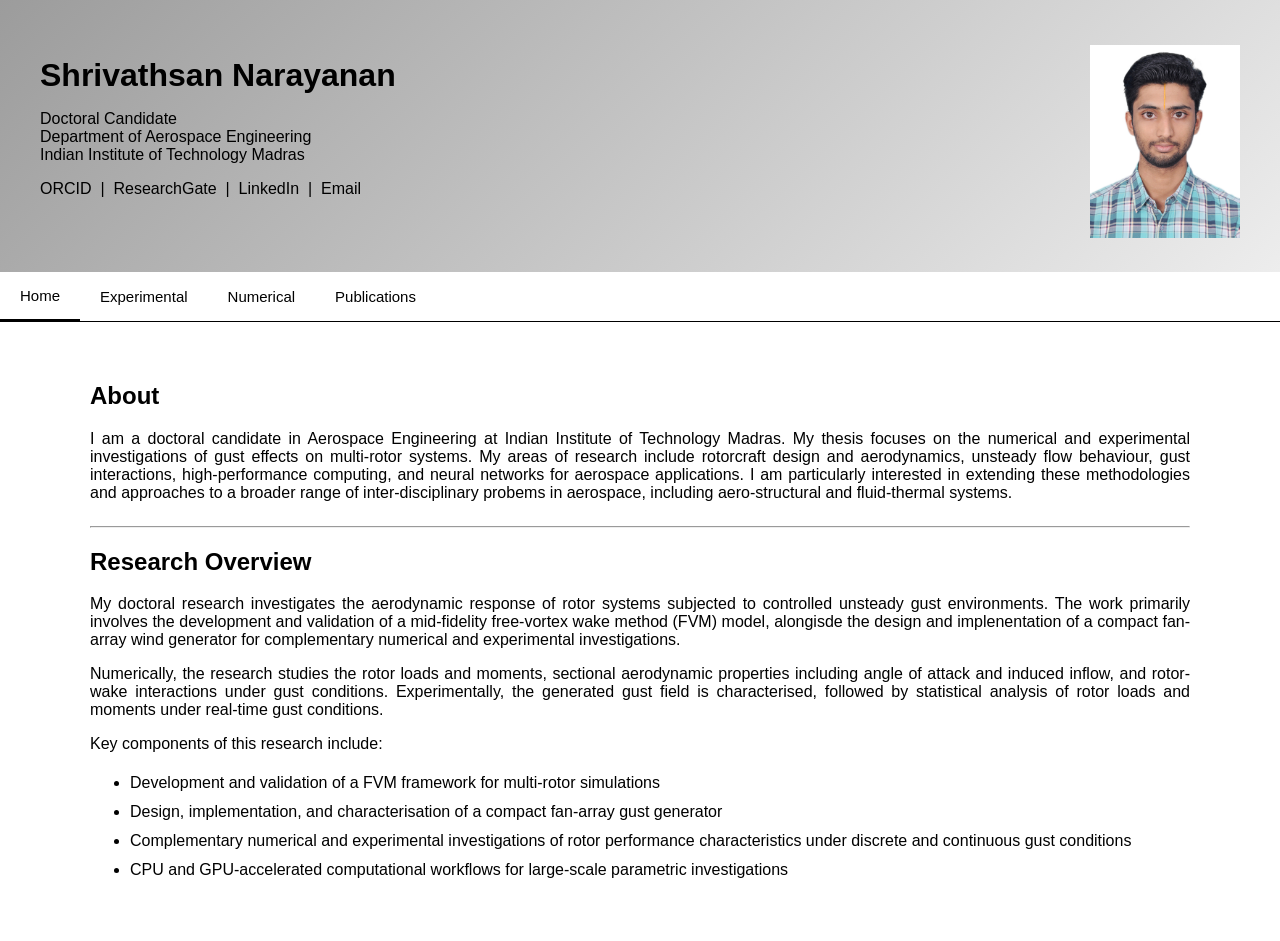
==== index.html @ 6dc811d3 "Update to index.html for image sizing Image re-sizing" ====
<!DOCTYPE html>
<html>

<head>

<title>Shrivathsan Narayanan | Portfolio</title>

<style>

/* General Layout */

body {
    font-family: Arial, Helvetica, sans-serif;
    margin: 0;
    background-color: white;
    color: black;
}

/* Header */

.header {
    padding: 30px 40px;

    background: linear-gradient(
      135deg,
      #9c9c9c,
      #ededed
    );

}

.header h1 {
    margin: 0;
    font-size: 32px;
}

p {
    text-align: justify;
}

li {
    text-align: justify;
}

/* Navigation Tabs */

.navbar {
    display: flex;
    border-bottom: 1px solid black;
}

.navbar button {
    background: none;
    border: none;
    padding: 15px 20px;
    cursor: pointer;
    font-size: 15px;
}

.navbar button:hover {
    background-color: #f0f0f0;
}

.navbar button.active {
    border-bottom: 2px solid black;
}

/* Content Area */

.content {
    padding: 40px;
    max-width: 1100px;
    margin: auto;
}


/* Sections */

.tabcontent {
    display: none;
}

img {
    width: 100%;
    max-width: 700px;
    margin-top: 15px;
    /* border: 1px solid black; */
}

ul {
    line-height: 1.8;
}

a {
    color: black;
    text-decoration: none;
}

a:hover {
    text-decoration: underline;
}

</style>

<script>

function openTab(evt, tabName) {

    var i, tabcontent, tablinks;

    tabcontent = document.getElementsByClassName("tabcontent");
    for (i = 0; i < tabcontent.length; i++) {
        tabcontent[i].style.display = "none";
    }

    tablinks = document.getElementsByClassName("tablink");
    for (i = 0; i < tablinks.length; i++) {
        tablinks[i].className =
        tablinks[i].className.replace(" active", "");
    }

    document.getElementById(tabName).style.display = "block";
    evt.currentTarget.className += " active";
}

window.onload = function() {
    document.getElementById("defaultOpen").click();
};

</script>

</head>

<body>

<div class="header">

<div style="display:flex; align-items:center; justify-content:space-between;">

<div>

<h1>Shrivathsan Narayanan</h1>

<p>
Doctoral Candidate  
<br>
Department of Aerospace Engineering  
<br>
Indian Institute of Technology Madras
</p>

<p>

<a href="https://orcid.org/0009-0004-7165-1799" target="_blank">
ORCID
</a>

&nbsp;|&nbsp;

<a href="https://www.researchgate.net/profile/Shrivathsan-Narayanan-2" target="_blank">
ResearchGate
</a>

&nbsp;|&nbsp;

<a href="https://www.linkedin.com/in/shrivathsannarayanan/" target="_blank">
LinkedIn
</a>

&nbsp;|&nbsp;

<a href="mailto:nshrivathsan99@gmail.com">
Email
</a>

</p>

</div>

<div>

<img src="photo.jpg"
style="width:150px; height:auto;">

</div>

</div>

</div>
    
<div class="navbar">

<button class="tablink" id="defaultOpen"
onclick="openTab(event, 'Home')">
Home
</button>

<button class="tablink"
onclick="openTab(event, 'Experimental')">
Experimental
</button>

<button class="tablink"
onclick="openTab(event, 'Numerical')">
Numerical
</button>

<button class="tablink"
onclick="openTab(event, 'Publications')">
Publications
</button>

</div>

<div class="content">

<!-- HOME -->

<div id="Home" class="tabcontent">

<div style="display:flex; align-items:flex-start; gap:40px;">

<div style="flex:1;">

<h2>About</h2>

<p>
I am a doctoral candidate in Aerospace Engineering at 
Indian Institute of Technology Madras. My thesis focuses on the 
numerical and experimental investigations of gust effects on 
multi-rotor systems. My areas of research include rotorcraft design 
and aerodynamics, unsteady flow behaviour, gust interactions, 
high-performance computing, and neural networks for aerospace applications. 
I am particularly interested in extending these methodologies and approaches 
to a broader range of inter-disciplinary probems in aerospace, including 
aero-structural and fluid-thermal systems.
</p>
    
</div>

</div>

<hr>

<h2>Research Overview</h2>
     
<p>
My doctoral research investigates the aerodynamic response of 
rotor systems subjected to controlled unsteady gust environments. 
The work primarily involves the development and validation of a 
mid-fidelity free-vortex wake method (FVM) model, alongisde the design and 
implenentation of a compact fan-array wind generator for complementary 
numerical and experimental investigations.
</p>
    
<p>
Numerically, the research studies the rotor loads and moments, sectional aerodynamic 
properties including angle of attack and induced inflow, and rotor-wake 
interactions under gust conditions. Experimentally, the generated gust field is 
characterised, followed by statistical analysis of rotor loads and moments 
under real-time gust conditions.
</p>

<p>
Key components of this research include:
</p>

<ul>

<li>
Development and validation of a FVM framework for multi-rotor simulations
</li>

<li>
Design, implementation, and characterisation of a compact 
fan-array gust generator
</li>

<li>
Complementary numerical and experimental investigations of rotor 
performance characteristics under discrete and continuous gust conditions
</li>

<li>
CPU and GPU-accelerated computational workflows for large-scale 
parametric investigations
</li>

</ul>

</div>

<!-- EXPERIMENTAL -->

<div id="Experimental" class="tabcontent">

<h3>Fan-array Wind Generator and Rotor Test Rig</h3>

<p>
A compact fan-array-based open-channel wind generation facility was developed 
to produce controlled gust environments for aerodynamic testing. 
A rotor test rig was also designed and fabricated to measure 
aerodynamic loads and moments for validation and
rotor-gust interaction studies.
</p>

<div style="display:flex; gap:40px; flex-wrap:wrap; align-items:flex_end;">

<div style="flex:1; min-width:320px;">

<img src="gust_array.png"
style="display:block; margin:auto; max-width:500px;">

<p style="font-size:14px; color:#444;">

Figure: Schematic of the fan-array wind generator and the associated components.

</p>

</div>

<div style="flex:1; min-width:320px;">

<img src="test_rig.png"
style="display:block; margin:auto; max-width:500px;">

<p style="font-size:14px; color:#444;">

Figure: Schematic of the rotor test rig and the associated components.

</p>

</div>

</div>

<hr>

<h3>Flow field Characterisation </h3>

<p>
Velocity measurements were conducted across multiple downstream 
planes to characterise the spatial structure of the experimentally 
generated gust field. Structured measurement grids were used to evaluate 
the statistical properties of the flow field throughout the test domain.
</p>

<img src="measurement_locs.png
style="display:block; margin:auto; max-width:900px;">

<p style="font-size:14px; color:#444;">

Figure: Measurement locations across downstream planes 
used for gust-array flow field characterisation.

</p>

<hr>

<h3>Representative evolution of turbulence intensity </h3>

<p>
The generated gust field was evaluated using classical turbulence 
metrics such as mean velocity, and turbulence intensity (TI).  The 
probability distribution of the velocity was also 
studied at every measurement location to assess flow stationarity.
</p>

<img src="ti_contour.png"
style="display:block; margin:auto; max-width:900px;">>

<p style="font-size:14px; color:#444;">

Figure: Turbulence intensity contours across multiple 
downstream planes showing spatial development of the 
generated gust flow field.

</p>

<hr>

<h3>Rotor Load Response</h3>

<p>
Rotor load response under unsteady gust conditions was 
evaluated through time-domain and frequency-domain analysis. 
Dominant response characteristics were identified based on 
the harmonics present in the rotor thrust data under controlled 
gust excitation.
</p>

<div style="display:flex; gap:40px; flex-wrap:wrap;align-items:flex_end;">

<div style="flex:1; min-width:320px;">

<img src="thrust_time_exp.png
style="display:block; margin:auto; max-width:500px;">

<p style="font-size:14px; color:#444;">

Figure: Representative rotor load time-history 
under uniform, axial gust for isolated UAV rotor in hover.

</p>

</div>

<div style="flex:1; min-width:320px;">

<img src="thrust_fft_exp.png
style="display:block; margin:auto; max-width:500px;">

<p style="font-size:14px; color:#444;">

Figure: Corresponding frequency spectrum showing dominant 
frequency response characteristics.

</p>

</div>

</div>

</div> 

<!-- NUMERICAL -->

<div id="Numerical" class="tabcontent">

<h3>Free-Vortex Wake Model</h3>

<p>
A mid-fidelity free-vortex wake method (FVM) framework 
was developed to simulate unsteady aerodynamic behaviour 
of multi-rotor systems. The model represents rotor blades 
using lifting-line theory and discretizes the wake into 
vortex filaments to capture the induced flow and rotor wake 
evolution.
</p>

<img src="fvm_env.png
style="display:block; margin:auto; max-width:700px;">

<p style="font-size:14px; color:#444;">

Figure: Blade environment and vortex 
filament discretisation used in the free-vortex 
wake method model.

</p>

<hr>

<h3>Sectional Aerodynamic Response in Coaxial Configuration</h3>

<p>
Rotor sectional aerodynamic properties were evaluated for various
combinations of gust amplitudes and frequencies. The spanwise variation 
of blade angle of attack provides insight into rotor–wake interaction
and local flow dynamics in multi-rotor configurations.
</p>

<img src="coax_aoa.png
style="display:block; margin:auto; max-width:700px;">

<p style="font-size:14px; color:#444;">

Figure: Representative variation of sectional 
angle of attack in a coaxial rotor system for a 
10-second axial sinusoidal gust.
</p>

<h3>Quad-Rotor Gust Response</h3>

<p>
The developed numerical framework enables simulation 
of wake interactions in multi-rotor UAV-scale systems. 
Results for a quad-rotor configuration demonstrate 
complicated rotor-wake interactions and 
corresponding peaks in thrust response indicating
the influence of highly-unsteady flow patterns.

</p>

<img src="quad_wake_thrust.jpg
style="display:block; margin:auto; max-width:900px;">

<p style="font-size:14px; color:#444;">

Figure: Quad-rotor wake structure and the corresponding 
thrust response for starboard side of the system 
under sinusoidal edgewise gust.

</p>

</div>

<!-- PUBLICATIONS -->

<div id="Publications" class="tabcontent">

<h3>Journal Articles</h3>

<ul>

<li>

Pastay, A., Narayanan, S., and Govindarajan, B.,  
"Aerodynamic Evaluation of Wind Speed Sensor Placement on UAVs for Meteorological Applications,"  
<i>EGUsphere</i>, 2026.  

<br>

<a href="https://doi.org/10.5194/egusphere-2026-977" target="_blank">
DOI: 10.5194/egusphere-2026-977
</a>

</li>

<br>

<li>

Narayanan, S., and Govindarajan, B.,  
"Effects of gust on the aerodynamics of multi-rotors,"  
<i>Physics of Fluids</i>, 2024 — <b>Editor’s Pick</b>.  

<br>

<a href="https://doi.org/10.1063/5.0243421" target="_blank">
DOI: 10.1063/5.0243421
</a>

</li>

</ul>

<h3>Conference Papers</h3>

<ul>

<li>

Narayanan, S., Shalu, H., Sridharan, A., and Govindarajan, B.,  
"Rotor Inflow Prediction Using Free-Vortex Methods and Neural Networks,"  
<i>Proceedings of the 11th Asian–Australian Rotorcraft Forum</i>,  
Chennai, India, 2025.  

<br>

<a href="https://www.researchgate.net/publication/404203448_Rotor_Inflow_Prediction_using_Free-Vortex_Methods_and_Neural_Networks" target="_blank">
ResearchGate Link
</a>

</li>

<br>

<li>

Roshni, E., Narayanan, S., and Govindarajan, B.,  
"Experimental Investigations on the Aerodynamic Effects of Axial Gust on Prop-Rotors,"  
<i>Proceedings of the 11th Asian–Australian Rotorcraft Forum</i>,  
Chennai, India, 2025.  

<br>

<a href="https://www.researchgate.net/publication/404203446_Experimental_Investigations_on_the_Aerodynamic_Effects_of_Axial_Gust_on_Prop-Rotors" target="_blank">
ResearchGate Link
</a>

</li>
    
<br>

<li>

Narayanan, S., Chandel, A., and Govindarajan, B.,  
"Effect of Gust on Coaxial Rotors using Free Vortex Methods,"  
<i>Proceedings of the Vertical Flight Society 80th Annual Forum</i>,  
Montreal, Canada, 2024.  

<br>

<a href="https://doi.org/10.4050/F-0080-2024-1262" target="_blank">
DOI: 10.4050/F-0080-2024-1262
</a>

</li>

</ul>

</div>

</div>

</body>

</html>
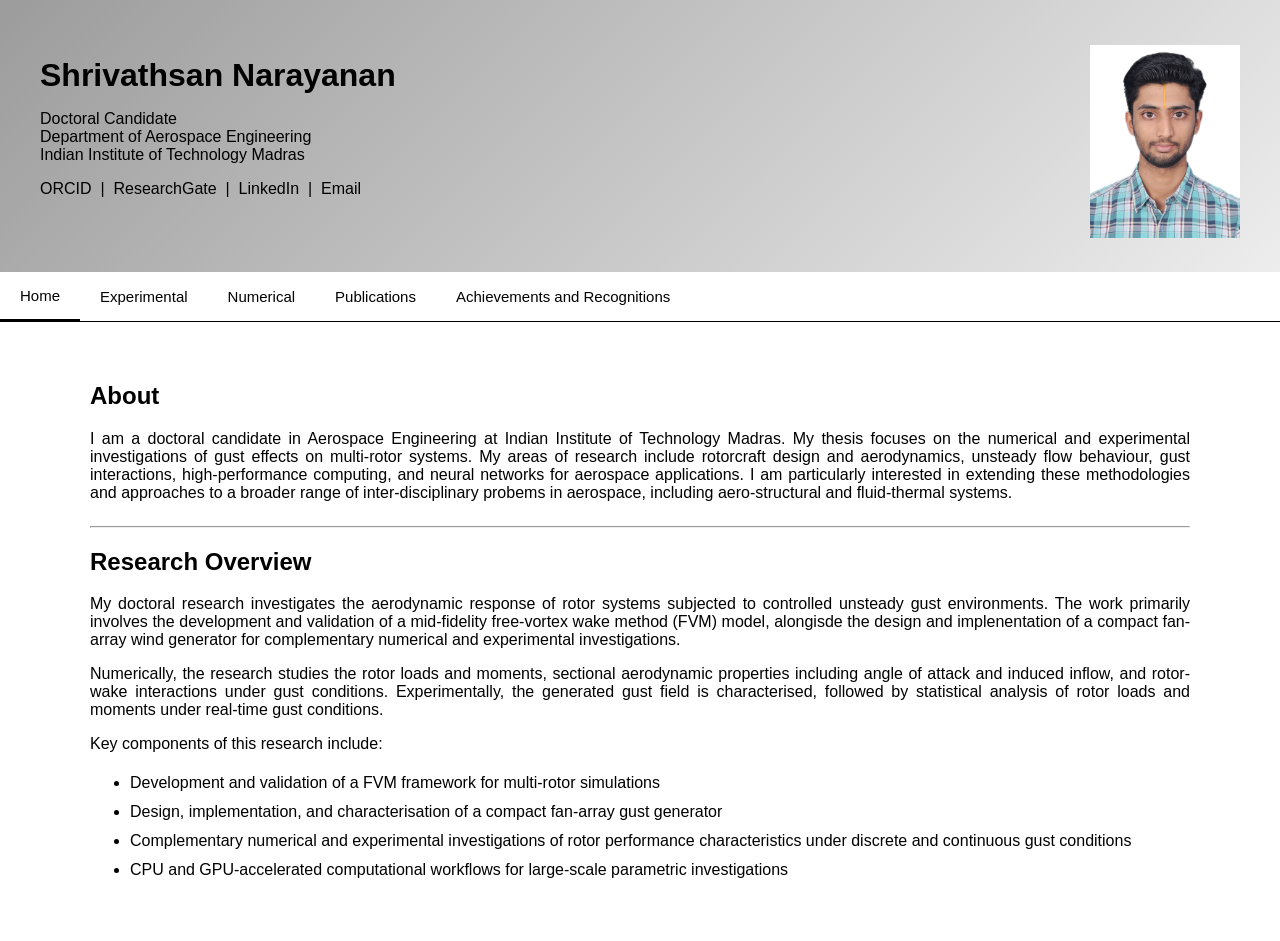
==== commit 27b38393: "Awards section to index.html Adding achievements and recognitions to profile." ====
--- a/index.html
+++ b/index.html
@@ -210,6 +210,10 @@
 Publications
 </button>
 
+<button class="tablink" onclick="openTab(event, 'Awards')">
+Achievements and Recognitions
+</button>
+    
 </div>
 
 <div class="content">
@@ -345,7 +349,7 @@
 the statistical properties of the flow field throughout the test domain.
 </p>
 
-<img src="measurement_locs.png
+<img src="measurement_locs.png"
 style="display:block; margin:auto; max-width:900px;">
 
 <p style="font-size:14px; color:#444;">
@@ -393,7 +397,7 @@
 
 <div style="flex:1; min-width:320px;">
 
-<img src="thrust_time_exp.png
+<img src="thrust_time_exp.png"
 style="display:block; margin:auto; max-width:500px;">
 
 <p style="font-size:14px; color:#444;">
@@ -407,7 +411,7 @@
 
 <div style="flex:1; min-width:320px;">
 
-<img src="thrust_fft_exp.png
+<img src="thrust_fft_exp.png"
 style="display:block; margin:auto; max-width:500px;">
 
 <p style="font-size:14px; color:#444;">
@@ -438,7 +442,7 @@
 evolution.
 </p>
 
-<img src="fvm_env.png
+<img src="fvm_env.png"
 style="display:block; margin:auto; max-width:700px;">
 
 <p style="font-size:14px; color:#444;">
@@ -460,7 +464,7 @@
 and local flow dynamics in multi-rotor configurations.
 </p>
 
-<img src="coax_aoa.png
+<img src="coax_aoa.png"
 style="display:block; margin:auto; max-width:700px;">
 
 <p style="font-size:14px; color:#444;">
@@ -482,7 +486,7 @@
 
 </p>
 
-<img src="quad_wake_thrust.jpg
+<img src="quad_wake_thrust.jpg"
 style="display:block; margin:auto; max-width:900px;">
 
 <p style="font-size:14px; color:#444;">
@@ -594,6 +598,41 @@
 
 </div>
 
+<!-- AWARDS -->
+
+<div id="Awards" class="tabcontent">
+
+<h2>Achievements and Recognitions</h2>
+
+<ul>
+
+<li>
+Recipient of the Institute Research (IR) Award, 
+Indian Institute of Technology Madras (Jan–May 2025)
+</li>
+
+<li>
+All India Rank: 112, Graduate Aptitude Test in Engineering (GATE), 
+Aerospace Engineering (2020)
+</li>
+
+<li>
+Dean’s List of Meritorious Students (Top 2%), SASTRA Deemed University (2017–2020)
+</li>
+
+<li>
+Dean’s List of Meritorious Students (Top 10%), SASTRA Deemed University (2016–2017)
+</li>
+
+<li>
+Selected as part of a 21-member Indian student delegation for the 
+first Indo–China Cultural Exchange Program (2015)
+</li>
+
+</ul>
+
+</div>
+    
 </body>
 
 </html>
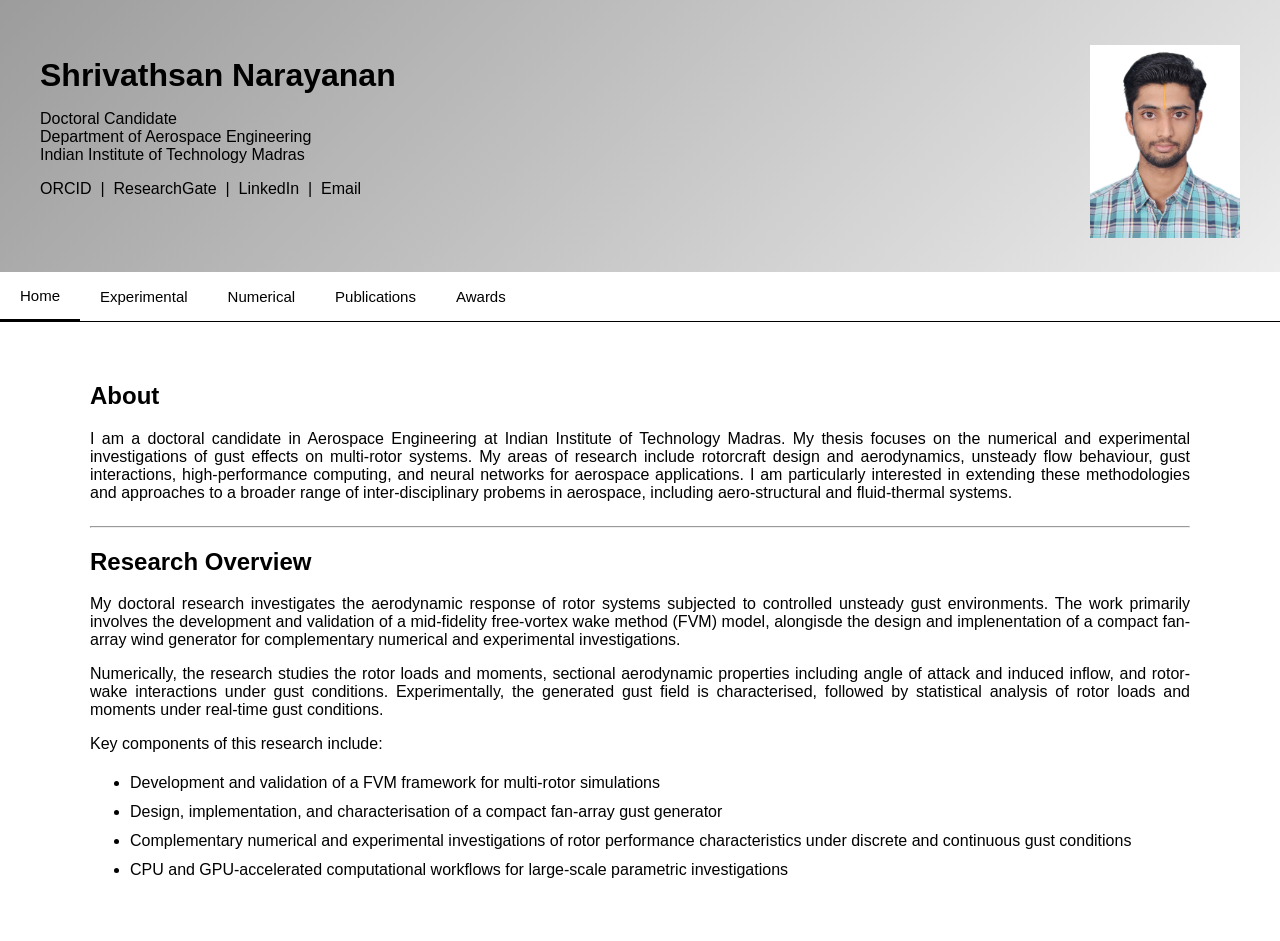
==== commit 4a93997f: "Cosmetic updates to index.html Minor formatting changes." ====
--- a/index.html
+++ b/index.html
@@ -210,8 +210,9 @@
 Publications
 </button>
 
-<button class="tablink" onclick="openTab(event, 'Awards')">
-Achievements and Recognitions
+<button class="tablink" 
+onclick="openTab(event, 'Awards')">
+Awards
 </button>
     
 </div>
@@ -602,28 +603,44 @@
 
 <div id="Awards" class="tabcontent">
 
-<h2>Achievements and Recognitions</h2>
+<h3>Achievements and Recognitions</h3>
 
 <ul>
 
 <li>
+
 Recipient of the Institute Research (IR) Award, 
 Indian Institute of Technology Madras (Jan–May 2025)
-</li>
-
-<li>
+
+<br>
+
+</li>
+
+<li>
+
 All India Rank: 112, Graduate Aptitude Test in Engineering (GATE), 
 Aerospace Engineering (2020)
-</li>
-
-<li>
+
+<br>
+
+</li>
+
+<li>
+
 Dean’s List of Meritorious Students (Top 2%), SASTRA Deemed University (2017–2020)
-</li>
-
-<li>
+
+<br>
+
+</li>
+    
+<li>
+
 Dean’s List of Meritorious Students (Top 10%), SASTRA Deemed University (2016–2017)
-</li>
-
+
+<br>
+
+</li>
+    
 <li>
 Selected as part of a 21-member Indian student delegation for the 
 first Indo–China Cultural Exchange Program (2015)
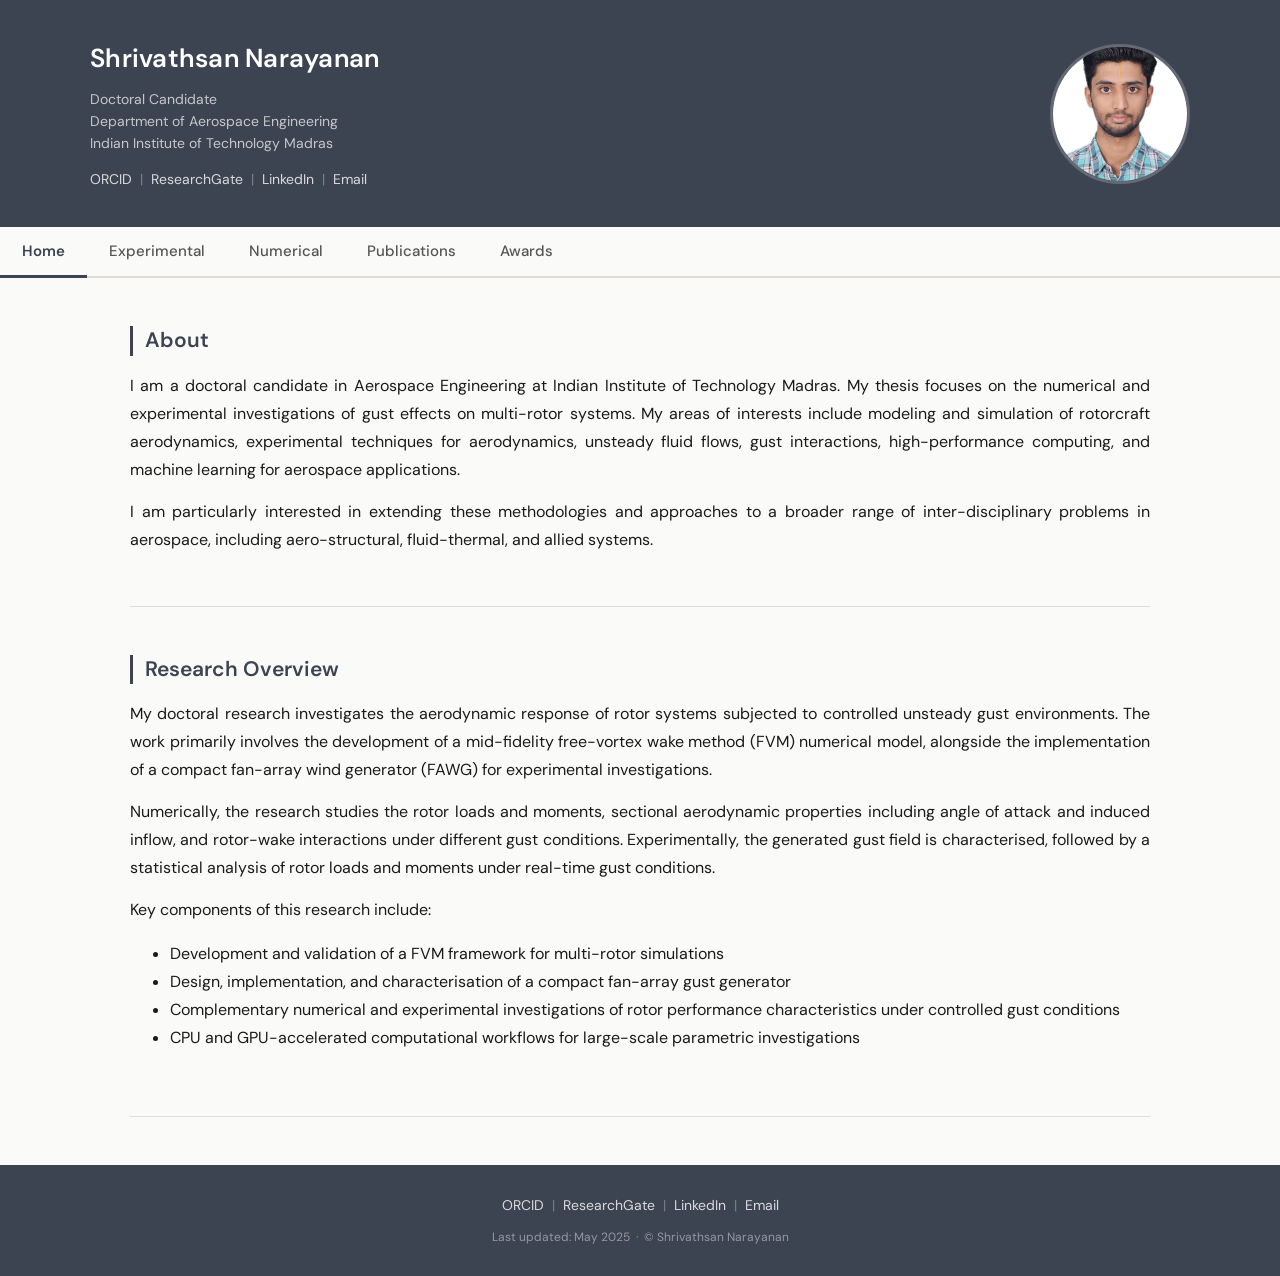
==== commit 48bc9550: "Master reset - re-organization of source codes, comprehensive re-evaluation of images and content, f" ====
--- a/index.html
+++ b/index.html
@@ -1,655 +1,131 @@
 <!DOCTYPE html>
-<html>
+<html lang="en">
 
 <head>
 
+<meta charset="UTF-8">
+<meta name="viewport" content="width=device-width, initial-scale=1.0">
 <title>Shrivathsan Narayanan | Portfolio</title>
-
-<style>
-
-/* General Layout */
-
-body {
-    font-family: Arial, Helvetica, sans-serif;
-    margin: 0;
-    background-color: white;
-    color: black;
-}
-
-/* Header */
-
-.header {
-    padding: 30px 40px;
-
-    background: linear-gradient(
-      135deg,
-      #9c9c9c,
-      #ededed
-    );
-
-}
-
-.header h1 {
-    margin: 0;
-    font-size: 32px;
-}
-
-p {
-    text-align: justify;
-}
-
-li {
-    text-align: justify;
-}
-
-/* Navigation Tabs */
-
-.navbar {
-    display: flex;
-    border-bottom: 1px solid black;
-}
-
-.navbar button {
-    background: none;
-    border: none;
-    padding: 15px 20px;
-    cursor: pointer;
-    font-size: 15px;
-}
-
-.navbar button:hover {
-    background-color: #f0f0f0;
-}
-
-.navbar button.active {
-    border-bottom: 2px solid black;
-}
-
-/* Content Area */
-
-.content {
-    padding: 40px;
-    max-width: 1100px;
-    margin: auto;
-}
-
-
-/* Sections */
-
-.tabcontent {
-    display: none;
-}
-
-img {
-    width: 100%;
-    max-width: 700px;
-    margin-top: 15px;
-    /* border: 1px solid black; */
-}
-
-ul {
-    line-height: 1.8;
-}
-
-a {
-    color: black;
-    text-decoration: none;
-}
-
-a:hover {
-    text-decoration: underline;
-}
-
-</style>
-
-<script>
-
-function openTab(evt, tabName) {
-
-    var i, tabcontent, tablinks;
-
-    tabcontent = document.getElementsByClassName("tabcontent");
-    for (i = 0; i < tabcontent.length; i++) {
-        tabcontent[i].style.display = "none";
-    }
-
-    tablinks = document.getElementsByClassName("tablink");
-    for (i = 0; i < tablinks.length; i++) {
-        tablinks[i].className =
-        tablinks[i].className.replace(" active", "");
-    }
-
-    document.getElementById(tabName).style.display = "block";
-    evt.currentTarget.className += " active";
-}
-
-window.onload = function() {
-    document.getElementById("defaultOpen").click();
-};
-
-</script>
+<link rel="stylesheet" href="styles.css">
 
 </head>
 
 <body>
 
 <div class="header">
+    <div class="header-inner">
 
-<div style="display:flex; align-items:center; justify-content:space-between;">
+        <div class="header-text">
+            <h1>Shrivathsan Narayanan</h1>
+            <p class="subtitle">
+                Doctoral Candidate<br>
+                Department of Aerospace Engineering<br>
+                Indian Institute of Technology Madras
+            </p>
+            <div class="header-links">
+                <a href="https://orcid.org/0009-0004-7165-1799" target="_blank">ORCID</a>
+                <span class="sep">|</span>
+                <a href="https://www.researchgate.net/profile/Shrivathsan-Narayanan-2" target="_blank">ResearchGate</a>
+                <span class="sep">|</span>
+                <a href="https://www.linkedin.com/in/shrivathsannarayanan/" target="_blank">LinkedIn</a>
+                <span class="sep">|</span>
+                <a href="mailto:nshrivathsan99@gmail.com">Email</a>
+            </div>
+        </div>
 
-<div>
+        <div class="header-photo">
+            <img src="figures/photo.jpg" alt="Shrivathsan Narayanan">
+        </div>
 
-<h1>Shrivathsan Narayanan</h1>
-
-<p>
-Doctoral Candidate  
-<br>
-Department of Aerospace Engineering  
-<br>
-Indian Institute of Technology Madras
-</p>
-
-<p>
-
-<a href="https://orcid.org/0009-0004-7165-1799" target="_blank">
-ORCID
-</a>
-
-&nbsp;|&nbsp;
-
-<a href="https://www.researchgate.net/profile/Shrivathsan-Narayanan-2" target="_blank">
-ResearchGate
-</a>
-
-&nbsp;|&nbsp;
-
-<a href="https://www.linkedin.com/in/shrivathsannarayanan/" target="_blank">
-LinkedIn
-</a>
-
-&nbsp;|&nbsp;
-
-<a href="mailto:nshrivathsan99@gmail.com">
-Email
-</a>
-
-</p>
-
+    </div>
 </div>
 
-<div>
-
-<img src="photo.jpg"
-style="width:150px; height:auto;">
-
-</div>
-
-</div>
-
-</div>
-    
 <div class="navbar">
-
-<button class="tablink" id="defaultOpen"
-onclick="openTab(event, 'Home')">
-Home
-</button>
-
-<button class="tablink"
-onclick="openTab(event, 'Experimental')">
-Experimental
-</button>
-
-<button class="tablink"
-onclick="openTab(event, 'Numerical')">
-Numerical
-</button>
-
-<button class="tablink"
-onclick="openTab(event, 'Publications')">
-Publications
-</button>
-
-<button class="tablink" 
-onclick="openTab(event, 'Awards')">
-Awards
-</button>
-    
+    <button class="tablink" id="defaultOpen" onclick="openTab(event, 'Home')">Home</button>
+    <button class="tablink" onclick="openTab(event, 'Experimental')">Experimental</button>
+    <button class="tablink" onclick="openTab(event, 'Numerical')">Numerical</button>
+    <button class="tablink" onclick="openTab(event, 'Publications')">Publications</button>
+    <button class="tablink" onclick="openTab(event, 'Awards')">Awards</button>
 </div>
 
 <div class="content">
-
-<!-- HOME -->
-
-<div id="Home" class="tabcontent">
-
-<div style="display:flex; align-items:flex-start; gap:40px;">
-
-<div style="flex:1;">
-
-<h2>About</h2>
-
-<p>
-I am a doctoral candidate in Aerospace Engineering at 
-Indian Institute of Technology Madras. My thesis focuses on the 
-numerical and experimental investigations of gust effects on 
-multi-rotor systems. My areas of research include rotorcraft design 
-and aerodynamics, unsteady flow behaviour, gust interactions, 
-high-performance computing, and neural networks for aerospace applications. 
-I am particularly interested in extending these methodologies and approaches 
-to a broader range of inter-disciplinary probems in aerospace, including 
-aero-structural and fluid-thermal systems.
-</p>
-    
+    <div id="Home"          class="tabcontent"></div>
+    <div id="Experimental"  class="tabcontent"></div>
+    <div id="Numerical"     class="tabcontent"></div>
+    <div id="Publications"  class="tabcontent"></div>
+    <div id="Awards"        class="tabcontent"></div>
 </div>
 
+<footer class="footer">
+    <div class="footer-inner">
+        <div class="footer-links">
+            <a href="https://orcid.org/0009-0004-7165-1799" target="_blank">ORCID</a>
+            <span class="sep">|</span>
+            <a href="https://www.researchgate.net/profile/Shrivathsan-Narayanan-2" target="_blank">ResearchGate</a>
+            <span class="sep">|</span>
+            <a href="https://www.linkedin.com/in/shrivathsannarayanan/" target="_blank">LinkedIn</a>
+            <span class="sep">|</span>
+            <a href="mailto:nshrivathsan99@gmail.com">Email</a>
+        </div>
+        <div class="footer-meta">
+            Last updated: May 2025 &nbsp;&middot;&nbsp; &copy; Shrivathsan Narayanan
+        </div>
+    </div>
+</footer>
+
+<!-- Lightbox -->
+<div id="lightbox">
+    <span id="lightbox-close" onclick="closeLightbox()">&#x2715;</span>
+    <img id="lightbox-img" src="" alt="">
+    <div id="lightbox-caption"></div>
 </div>
 
-<hr>
+<script>
 
-<h2>Research Overview</h2>
-     
-<p>
-My doctoral research investigates the aerodynamic response of 
-rotor systems subjected to controlled unsteady gust environments. 
-The work primarily involves the development and validation of a 
-mid-fidelity free-vortex wake method (FVM) model, alongisde the design and 
-implenentation of a compact fan-array wind generator for complementary 
-numerical and experimental investigations.
-</p>
-    
-<p>
-Numerically, the research studies the rotor loads and moments, sectional aerodynamic 
-properties including angle of attack and induced inflow, and rotor-wake 
-interactions under gust conditions. Experimentally, the generated gust field is 
-characterised, followed by statistical analysis of rotor loads and moments 
-under real-time gust conditions.
-</p>
+async function loadTab(name) {
+    const el = document.getElementById(name);
+    if (el.dataset.loaded) return;
+    const res = await fetch("tabs/" + name.toLowerCase() + ".html");
+    el.innerHTML = await res.text();
+    el.dataset.loaded = "true";
+}
 
-<p>
-Key components of this research include:
-</p>
+function openTab(evt, tabName) {
+    document.querySelectorAll(".tabcontent").forEach(el => el.style.display = "none");
+    document.querySelectorAll(".tablink").forEach(el => el.classList.remove("active"));
+    loadTab(tabName).then(() => {
+        document.getElementById(tabName).style.display = "block";
+        window.scrollTo({ top: 0, behavior: "smooth" });
+    });
+    evt.currentTarget.classList.add("active");
+}
 
-<ul>
+function openLightbox(src, caption) {
+    document.getElementById("lightbox-img").src = src;
+    document.getElementById("lightbox-caption").textContent = caption;
+    document.getElementById("lightbox").classList.add("open");
+    document.body.style.overflow = "hidden";
+}
 
-<li>
-Development and validation of a FVM framework for multi-rotor simulations
-</li>
+function closeLightbox() {
+    document.getElementById("lightbox").classList.remove("open");
+    document.body.style.overflow = "";
+}
 
-<li>
-Design, implementation, and characterisation of a compact 
-fan-array gust generator
-</li>
+document.getElementById("lightbox").addEventListener("click", function(e) {
+    if (e.target === this) closeLightbox();
+});
 
-<li>
-Complementary numerical and experimental investigations of rotor 
-performance characteristics under discrete and continuous gust conditions
-</li>
+document.addEventListener("keydown", function(e) {
+    if (e.key === "Escape") closeLightbox();
+});
 
-<li>
-CPU and GPU-accelerated computational workflows for large-scale 
-parametric investigations
-</li>
+window.onload = function () {
+    document.getElementById("defaultOpen").click();
+};
 
-</ul>
+</script>
 
-</div>
-
-<!-- EXPERIMENTAL -->
-
-<div id="Experimental" class="tabcontent">
-
-<h3>Fan-array Wind Generator and Rotor Test Rig</h3>
-
-<p>
-A compact fan-array-based open-channel wind generation facility was developed 
-to produce controlled gust environments for aerodynamic testing. 
-A rotor test rig was also designed and fabricated to measure 
-aerodynamic loads and moments for validation and
-rotor-gust interaction studies.
-</p>
-
-<div style="display:flex; gap:40px; flex-wrap:wrap; align-items:flex_end;">
-
-<div style="flex:1; min-width:320px;">
-
-<img src="gust_array.png"
-style="display:block; margin:auto; max-width:500px;">
-
-<p style="font-size:14px; color:#444;">
-
-Figure: Schematic of the fan-array wind generator and the associated components.
-
-</p>
-
-</div>
-
-<div style="flex:1; min-width:320px;">
-
-<img src="test_rig.png"
-style="display:block; margin:auto; max-width:500px;">
-
-<p style="font-size:14px; color:#444;">
-
-Figure: Schematic of the rotor test rig and the associated components.
-
-</p>
-
-</div>
-
-</div>
-
-<hr>
-
-<h3>Flow field Characterisation </h3>
-
-<p>
-Velocity measurements were conducted across multiple downstream 
-planes to characterise the spatial structure of the experimentally 
-generated gust field. Structured measurement grids were used to evaluate 
-the statistical properties of the flow field throughout the test domain.
-</p>
-
-<img src="measurement_locs.png"
-style="display:block; margin:auto; max-width:900px;">
-
-<p style="font-size:14px; color:#444;">
-
-Figure: Measurement locations across downstream planes 
-used for gust-array flow field characterisation.
-
-</p>
-
-<hr>
-
-<h3>Representative evolution of turbulence intensity </h3>
-
-<p>
-The generated gust field was evaluated using classical turbulence 
-metrics such as mean velocity, and turbulence intensity (TI).  The 
-probability distribution of the velocity was also 
-studied at every measurement location to assess flow stationarity.
-</p>
-
-<img src="ti_contour.png"
-style="display:block; margin:auto; max-width:900px;">>
-
-<p style="font-size:14px; color:#444;">
-
-Figure: Turbulence intensity contours across multiple 
-downstream planes showing spatial development of the 
-generated gust flow field.
-
-</p>
-
-<hr>
-
-<h3>Rotor Load Response</h3>
-
-<p>
-Rotor load response under unsteady gust conditions was 
-evaluated through time-domain and frequency-domain analysis. 
-Dominant response characteristics were identified based on 
-the harmonics present in the rotor thrust data under controlled 
-gust excitation.
-</p>
-
-<div style="display:flex; gap:40px; flex-wrap:wrap;align-items:flex_end;">
-
-<div style="flex:1; min-width:320px;">
-
-<img src="thrust_time_exp.png"
-style="display:block; margin:auto; max-width:500px;">
-
-<p style="font-size:14px; color:#444;">
-
-Figure: Representative rotor load time-history 
-under uniform, axial gust for isolated UAV rotor in hover.
-
-</p>
-
-</div>
-
-<div style="flex:1; min-width:320px;">
-
-<img src="thrust_fft_exp.png"
-style="display:block; margin:auto; max-width:500px;">
-
-<p style="font-size:14px; color:#444;">
-
-Figure: Corresponding frequency spectrum showing dominant 
-frequency response characteristics.
-
-</p>
-
-</div>
-
-</div>
-
-</div> 
-
-<!-- NUMERICAL -->
-
-<div id="Numerical" class="tabcontent">
-
-<h3>Free-Vortex Wake Model</h3>
-
-<p>
-A mid-fidelity free-vortex wake method (FVM) framework 
-was developed to simulate unsteady aerodynamic behaviour 
-of multi-rotor systems. The model represents rotor blades 
-using lifting-line theory and discretizes the wake into 
-vortex filaments to capture the induced flow and rotor wake 
-evolution.
-</p>
-
-<img src="fvm_env.png"
-style="display:block; margin:auto; max-width:700px;">
-
-<p style="font-size:14px; color:#444;">
-
-Figure: Blade environment and vortex 
-filament discretisation used in the free-vortex 
-wake method model.
-
-</p>
-
-<hr>
-
-<h3>Sectional Aerodynamic Response in Coaxial Configuration</h3>
-
-<p>
-Rotor sectional aerodynamic properties were evaluated for various
-combinations of gust amplitudes and frequencies. The spanwise variation 
-of blade angle of attack provides insight into rotor–wake interaction
-and local flow dynamics in multi-rotor configurations.
-</p>
-
-<img src="coax_aoa.png"
-style="display:block; margin:auto; max-width:700px;">
-
-<p style="font-size:14px; color:#444;">
-
-Figure: Representative variation of sectional 
-angle of attack in a coaxial rotor system for a 
-10-second axial sinusoidal gust.
-</p>
-
-<h3>Quad-Rotor Gust Response</h3>
-
-<p>
-The developed numerical framework enables simulation 
-of wake interactions in multi-rotor UAV-scale systems. 
-Results for a quad-rotor configuration demonstrate 
-complicated rotor-wake interactions and 
-corresponding peaks in thrust response indicating
-the influence of highly-unsteady flow patterns.
-
-</p>
-
-<img src="quad_wake_thrust.jpg"
-style="display:block; margin:auto; max-width:900px;">
-
-<p style="font-size:14px; color:#444;">
-
-Figure: Quad-rotor wake structure and the corresponding 
-thrust response for starboard side of the system 
-under sinusoidal edgewise gust.
-
-</p>
-
-</div>
-
-<!-- PUBLICATIONS -->
-
-<div id="Publications" class="tabcontent">
-
-<h3>Journal Articles</h3>
-
-<ul>
-
-<li>
-
-Pastay, A., Narayanan, S., and Govindarajan, B.,  
-"Aerodynamic Evaluation of Wind Speed Sensor Placement on UAVs for Meteorological Applications,"  
-<i>EGUsphere</i>, 2026.  
-
-<br>
-
-<a href="https://doi.org/10.5194/egusphere-2026-977" target="_blank">
-DOI: 10.5194/egusphere-2026-977
-</a>
-
-</li>
-
-<br>
-
-<li>
-
-Narayanan, S., and Govindarajan, B.,  
-"Effects of gust on the aerodynamics of multi-rotors,"  
-<i>Physics of Fluids</i>, 2024 — <b>Editor’s Pick</b>.  
-
-<br>
-
-<a href="https://doi.org/10.1063/5.0243421" target="_blank">
-DOI: 10.1063/5.0243421
-</a>
-
-</li>
-
-</ul>
-
-<h3>Conference Papers</h3>
-
-<ul>
-
-<li>
-
-Narayanan, S., Shalu, H., Sridharan, A., and Govindarajan, B.,  
-"Rotor Inflow Prediction Using Free-Vortex Methods and Neural Networks,"  
-<i>Proceedings of the 11th Asian–Australian Rotorcraft Forum</i>,  
-Chennai, India, 2025.  
-
-<br>
-
-<a href="https://www.researchgate.net/publication/404203448_Rotor_Inflow_Prediction_using_Free-Vortex_Methods_and_Neural_Networks" target="_blank">
-ResearchGate Link
-</a>
-
-</li>
-
-<br>
-
-<li>
-
-Roshni, E., Narayanan, S., and Govindarajan, B.,  
-"Experimental Investigations on the Aerodynamic Effects of Axial Gust on Prop-Rotors,"  
-<i>Proceedings of the 11th Asian–Australian Rotorcraft Forum</i>,  
-Chennai, India, 2025.  
-
-<br>
-
-<a href="https://www.researchgate.net/publication/404203446_Experimental_Investigations_on_the_Aerodynamic_Effects_of_Axial_Gust_on_Prop-Rotors" target="_blank">
-ResearchGate Link
-</a>
-
-</li>
-    
-<br>
-
-<li>
-
-Narayanan, S., Chandel, A., and Govindarajan, B.,  
-"Effect of Gust on Coaxial Rotors using Free Vortex Methods,"  
-<i>Proceedings of the Vertical Flight Society 80th Annual Forum</i>,  
-Montreal, Canada, 2024.  
-
-<br>
-
-<a href="https://doi.org/10.4050/F-0080-2024-1262" target="_blank">
-DOI: 10.4050/F-0080-2024-1262
-</a>
-
-</li>
-
-</ul>
-
-</div>
-
-</div>
-
-<!-- AWARDS -->
-
-<div id="Awards" class="tabcontent">
-
-<h3>Achievements and Recognitions</h3>
-
-<ul>
-
-<li>
-
-Recipient of the Institute Research (IR) Award, 
-Indian Institute of Technology Madras (Jan–May 2025)
-
-<br>
-
-</li>
-
-<li>
-
-All India Rank: 112, Graduate Aptitude Test in Engineering (GATE), 
-Aerospace Engineering (2020)
-
-<br>
-
-</li>
-
-<li>
-
-Dean’s List of Meritorious Students (Top 2%), SASTRA Deemed University (2017–2020)
-
-<br>
-
-</li>
-    
-<li>
-
-Dean’s List of Meritorious Students (Top 10%), SASTRA Deemed University (2016–2017)
-
-<br>
-
-</li>
-    
-<li>
-Selected as part of a 21-member Indian student delegation for the 
-first Indo–China Cultural Exchange Program (2015)
-</li>
-
-</ul>
-
-</div>
-    
 </body>
 
 </html>
--- a/styles.css
+++ b/styles.css
@@ -0,0 +1,459 @@
+/* ── Fonts ────────────────────────────────────────────────── */
+
+@import url('https://fonts.googleapis.com/css2?family=DM+Sans:wght@400;500;600&display=swap');
+
+/* ── Variables ────────────────────────────────────────────── */
+
+:root {
+    --charcoal:  #3d4451;
+    --body-bg:   #fafaf8;
+    --text:      #1a1a1a;
+    --muted:     #555555;
+    --border:    #e0ddd8;
+}
+
+/* ── Reset & Base ─────────────────────────────────────────── */
+
+*, *::before, *::after {
+    box-sizing: border-box;
+}
+
+body {
+    font-family: 'DM Sans', Arial, sans-serif;
+    font-size: 16px;
+    line-height: 1.75;
+    margin: 0;
+    background-color: var(--body-bg);
+    color: var(--text);
+}
+
+p {
+    text-align: justify;
+    margin-top: 0;
+    margin-bottom: 14px;
+}
+
+li {
+    text-align: justify;
+}
+
+a {
+    color: inherit;
+    text-decoration: none;
+}
+
+a:hover {
+    text-decoration: underline;
+}
+
+/* ── Header ───────────────────────────────────────────────── */
+
+.header {
+    padding: 36px 48px;
+    background-color: var(--charcoal);
+    color: white;
+}
+
+.header-inner {
+    display: flex;
+    flex-direction: row;
+    align-items: stretch;
+    gap: 32px;
+    max-width: 1100px;
+    margin: auto;
+}
+
+.header-photo {
+    order: 2;
+    flex-shrink: 0;
+    margin-left: auto;
+    display: flex;
+    align-items: center;
+}
+
+.header-photo img {
+    width: 140px;
+    height: 140px;
+    object-fit: cover;
+    border-radius: 50%;
+    border: 3px solid rgba(255,255,255,0.2);
+    display: block;
+}
+
+.header-text {
+    order: 1;
+}
+
+.header-text h1 {
+    margin: 0 0 6px 0;
+    font-size: 26px;
+    font-weight: 600;
+    letter-spacing: 0.01em;
+}
+
+.header-text .subtitle {
+    margin: 0 0 12px 0;
+    font-size: 14px;
+    color: rgba(255,255,255,0.7);
+    text-align: left;
+    line-height: 1.6;
+}
+
+.header-links {
+    display: flex;
+    flex-wrap: wrap;
+    gap: 0;
+    font-size: 14px;
+    color: rgba(255,255,255,0.8);
+}
+
+.header-links a {
+    color: rgba(255,255,255,0.8);
+}
+
+.header-links a:hover {
+    color: white;
+    text-decoration: underline;
+}
+
+.header-links .sep {
+    margin: 0 8px;
+    opacity: 0.4;
+}
+
+/* ── Navbar ───────────────────────────────────────────────── */
+
+.navbar {
+    display: flex;
+    border-bottom: 2px solid var(--border);
+    background-color: var(--body-bg);
+    position: sticky;
+    top: 0;
+    z-index: 10;
+}
+
+.navbar button {
+    background: none;
+    border: none;
+    border-bottom: 3px solid transparent;
+    margin-bottom: -2px;
+    padding: 14px 22px;
+    cursor: pointer;
+    font-family: 'DM Sans', Arial, sans-serif;
+    font-size: 15px;
+    font-weight: 500;
+    color: var(--muted);
+    transition: color 0.15s, border-color 0.15s;
+}
+
+.navbar button:hover {
+    color: var(--charcoal);
+}
+
+.navbar button.active {
+    color: var(--charcoal);
+    border-bottom-color: var(--charcoal);
+    font-weight: 600;
+}
+
+/* ── Content ──────────────────────────────────────────────── */
+
+.content {
+    padding: 48px 40px;
+    max-width: 1100px;
+    margin: auto;
+}
+
+.tabcontent {
+    display: none;
+}
+
+/* ── Headings ─────────────────────────────────────────────── */
+
+h2 {
+    font-size: 21px;
+    font-weight: 600;
+    margin: 0 0 16px 0;
+    padding-left: 12px;
+    border-left: 3px solid var(--charcoal);
+    color: var(--charcoal);
+    line-height: 1.4;
+}
+
+h3 {
+    font-size: 16px;
+    font-weight: 600;
+    margin: 0 0 14px 0;
+    padding-left: 12px;
+    border-left: 3px solid var(--charcoal);
+    color: var(--charcoal);
+    line-height: 1.4;
+}
+
+/* ── Section blocks ───────────────────────────────────────── */
+
+.section-block {
+    margin-bottom: 52px;
+    padding-top: 48px;
+    border-top: 1px solid var(--border);
+}
+
+.section-block:first-child {
+    padding-top: 0;
+    border-top: none;
+}
+
+.section-block:last-child {
+    margin-bottom: 0;
+    padding-bottom: 48px;
+    border-bottom: 1px solid var(--border);
+}
+
+/* ── Figures — thumbnail left, caption right ──────────────── */
+
+figure {
+    display: flex;
+    flex-direction: row;
+    align-items: flex-start;
+    gap: 24px;
+    margin: 20px 0 0 0;
+}
+
+figure img.thumb {
+    width: 280px;
+    height: 200px;
+    object-fit: cover;
+    flex-shrink: 0;
+    display: block;
+    cursor: pointer;
+    border: 1px solid var(--border);
+    transition: opacity 0.15s;
+    background-color: white;
+}
+
+figure img.thumb:hover {
+    opacity: 0.85;
+}
+
+figcaption {
+    font-size: 13px;
+    color: var(--muted);
+    text-align: left;
+    line-height: 1.6;
+    padding-top: 4px;
+}
+
+/* ── Figure stack — all figures stacked vertically ────────── */
+
+.fig-stack {
+    display: flex;
+    flex-direction: column;
+    gap: 20px;
+    margin-top: 20px;
+}
+
+/* ── Lightbox ─────────────────────────────────────────────── */
+
+#lightbox {
+    display: none;
+    position: fixed;
+    inset: 0;
+    background: rgba(0,0,0,0.82);
+    z-index: 1000;
+    align-items: center;
+    justify-content: center;
+}
+
+#lightbox.open {
+    display: flex;
+}
+
+#lightbox img {
+    max-width: 90vw;
+    max-height: 88vh;
+    object-fit: contain;
+    display: block;
+    box-shadow: 0 8px 40px rgba(0,0,0,0.5);
+}
+
+#lightbox-caption {
+    position: fixed;
+    bottom: 24px;
+    left: 0;
+    right: 0;
+    text-align: center;
+    color: rgba(255,255,255,0.8);
+    font-size: 13px;
+    padding: 0 40px;
+}
+
+#lightbox-close {
+    position: fixed;
+    top: 20px;
+    right: 28px;
+    color: white;
+    font-size: 28px;
+    cursor: pointer;
+    line-height: 1;
+    opacity: 0.7;
+}
+
+#lightbox-close:hover {
+    opacity: 1;
+}
+
+/* ── Publication list ─────────────────────────────────────── */
+
+.pub-list {
+    list-style: none;
+    padding: 0;
+    margin: 0;
+}
+
+.pub-list li {
+    padding: 18px 0;
+    border-bottom: 1px solid var(--border);
+    line-height: 1.75;
+}
+
+.pub-list li:first-child {
+    border-top: 1px solid var(--border);
+}
+
+.pub-list .pub-link {
+    display: inline-block;
+    margin-top: 5px;
+    font-size: 13px;
+    font-weight: 500;
+    color: var(--charcoal);
+}
+
+.pub-list .pub-link:hover {
+    text-decoration: underline;
+}
+
+/* ── Award list ───────────────────────────────────────────── */
+
+.award-list {
+    list-style: none;
+    padding: 0;
+    margin: 0;
+}
+
+.award-list li {
+    padding: 14px 0;
+    border-bottom: 1px solid var(--border);
+    line-height: 1.75;
+}
+
+.award-list li:first-child {
+    border-top: 1px solid var(--border);
+}
+
+/* ── Footer ───────────────────────────────────────────────── */
+
+.footer {
+    background-color: var(--charcoal);
+    color: rgba(255,255,255,0.75);
+    padding: 28px 48px;
+}
+
+.footer-inner {
+    max-width: 1100px;
+    margin: auto;
+    display: flex;
+    flex-direction: column;
+    align-items: center;
+    gap: 10px;
+    text-align: center;
+}
+
+.footer-links {
+    display: flex;
+    flex-wrap: wrap;
+    justify-content: center;
+    font-size: 14px;
+}
+
+.footer-links a {
+    color: rgba(255,255,255,0.8);
+}
+
+.footer-links a:hover {
+    color: white;
+    text-decoration: underline;
+}
+
+.footer-links .sep {
+    margin: 0 8px;
+    opacity: 0.4;
+}
+
+.footer-meta {
+    font-size: 12px;
+    color: rgba(255,255,255,0.45);
+}
+
+/* ── Mobile ───────────────────────────────────────────────── */
+
+@media (max-width: 640px) {
+
+    .header {
+        padding: 28px 24px;
+    }
+
+    .header-inner {
+        flex-direction: column;
+        align-items: center;
+        text-align: center;
+        gap: 18px;
+    }
+
+    .header-photo {
+        order: 1;
+        margin-left: 0;
+    }
+
+    .header-text {
+        order: 2;
+    }
+
+    .header-text h1,
+    .header-text .subtitle {
+        text-align: center;
+    }
+
+    .header-links {
+        justify-content: center;
+    }
+
+    .navbar {
+        overflow-x: auto;
+        -webkit-overflow-scrolling: touch;
+    }
+
+    .navbar button {
+        white-space: nowrap;
+        padding: 12px 16px;
+        font-size: 14px;
+    }
+
+    .content {
+        padding: 32px 20px;
+    }
+
+    /* On mobile: thumb stacks above caption */
+    figure {
+        flex-direction: column;
+        align-items: flex-start;
+    }
+
+    figure img.thumb {
+        width: 100%;
+        height: 200px;
+    }
+
+    .footer {
+        padding: 24px 20px;
+    }
+}
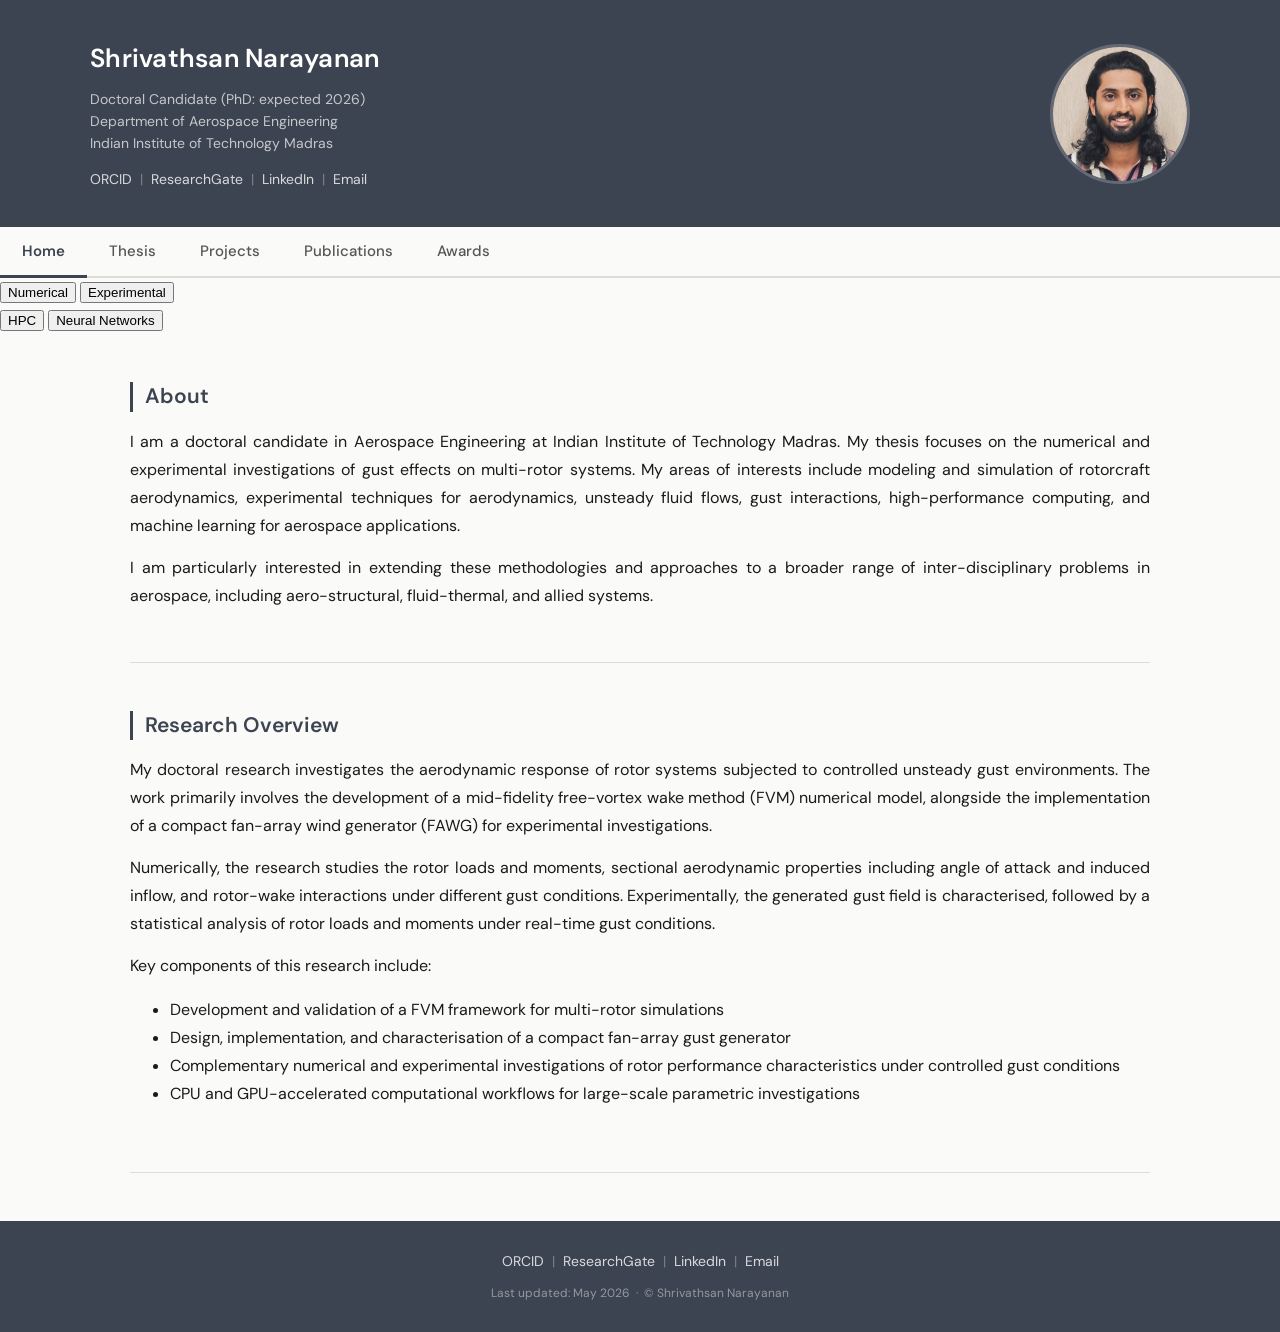
==== commit 5a04d9cd: "Reset version 2 with updated template, minor bug fixes in terms of typos, and footers. Additions - G" ====
--- a/index.html
+++ b/index.html
@@ -18,7 +18,7 @@
         <div class="header-text">
             <h1>Shrivathsan Narayanan</h1>
             <p class="subtitle">
-                Doctoral Candidate<br>
+                Doctoral Candidate (PhD: expected 2026)<br>
                 Department of Aerospace Engineering<br>
                 Indian Institute of Technology Madras
             </p>
@@ -40,20 +40,35 @@
     </div>
 </div>
 
+<!-- Main navbar -->
 <div class="navbar">
     <button class="tablink" id="defaultOpen" onclick="openTab(event, 'Home')">Home</button>
-    <button class="tablink" onclick="openTab(event, 'Experimental')">Experimental</button>
-    <button class="tablink" onclick="openTab(event, 'Numerical')">Numerical</button>
+    <button class="tablink" onclick="openTab(event, 'Thesis')">Thesis</button>
+    <button class="tablink" onclick="openTab(event, 'Projects')">Projects</button>
     <button class="tablink" onclick="openTab(event, 'Publications')">Publications</button>
     <button class="tablink" onclick="openTab(event, 'Awards')">Awards</button>
 </div>
 
+<!-- Sub navbar for Thesis -->
+<div class="subnav" id="subnav-Thesis">
+    <button class="sublink active" onclick="openSubTab(event, 'Thesis', 'Numerical')">Numerical</button>
+    <button class="sublink" onclick="openSubTab(event, 'Thesis', 'Experimental')">Experimental</button>
+</div>
+
+<!-- Sub navbar for Projects -->
+<div class="subnav" id="subnav-Projects">
+    <button class="sublink active" onclick="openSubTab(event, 'Projects', 'HPC')">HPC</button>
+    <button class="sublink" onclick="openSubTab(event, 'Projects', 'NeuralNetworks')">Neural Networks</button>
+</div>
+
 <div class="content">
-    <div id="Home"          class="tabcontent"></div>
-    <div id="Experimental"  class="tabcontent"></div>
-    <div id="Numerical"     class="tabcontent"></div>
-    <div id="Publications"  class="tabcontent"></div>
-    <div id="Awards"        class="tabcontent"></div>
+    <div id="Home"           class="tabcontent"></div>
+    <div id="Numerical"      class="tabcontent"></div>
+    <div id="Experimental"   class="tabcontent"></div>
+    <div id="HPC"            class="tabcontent"></div>
+    <div id="NeuralNetworks" class="tabcontent"></div>
+    <div id="Publications"   class="tabcontent"></div>
+    <div id="Awards"         class="tabcontent"></div>
 </div>
 
 <footer class="footer">
@@ -68,7 +83,7 @@
             <a href="mailto:nshrivathsan99@gmail.com">Email</a>
         </div>
         <div class="footer-meta">
-            Last updated: May 2025 &nbsp;&middot;&nbsp; &copy; Shrivathsan Narayanan
+            Last updated: May 2026 &nbsp;&middot;&nbsp; &copy; Shrivathsan Narayanan
         </div>
     </div>
 </footer>
@@ -82,22 +97,71 @@
 
 <script>
 
-async function loadTab(name) {
+const activeSubTab = {
+    Thesis:   "Numerical",
+    Projects: "HPC"
+};
+
+const hasSubnav = ["Thesis", "Projects"];
+
+const fileMap = {
+    Home:           "1_home.html",
+    Numerical:      "2a_numerical.html",
+    Experimental:   "2b_experimental.html",
+    HPC:            "3a_hpc.html",
+    NeuralNetworks: "3b_nn.html",
+    Publications:   "4_publications.html",
+    Awards:         "5_awards.html"
+};
+
+async function loadContent(name) {
     const el = document.getElementById(name);
     if (el.dataset.loaded) return;
-    const res = await fetch("tabs/" + name.toLowerCase() + ".html");
+    const res = await fetch("tabs/" + fileMap[name]);
     el.innerHTML = await res.text();
     el.dataset.loaded = "true";
 }
 
+function hideAllContent() {
+    document.querySelectorAll(".tabcontent").forEach(el => el.style.display = "none");
+}
+
+function hideAllSubnavs() {
+    document.querySelectorAll(".subnav").forEach(el => el.classList.remove("visible"));
+}
+
 function openTab(evt, tabName) {
-    document.querySelectorAll(".tabcontent").forEach(el => el.style.display = "none");
+    hideAllContent();
+    hideAllSubnavs();
     document.querySelectorAll(".tablink").forEach(el => el.classList.remove("active"));
-    loadTab(tabName).then(() => {
-        document.getElementById(tabName).style.display = "block";
+    evt.currentTarget.classList.add("active");
+
+    if (hasSubnav.includes(tabName)) {
+        document.getElementById("subnav-" + tabName).classList.add("visible");
+        const sub = activeSubTab[tabName];
+        loadContent(sub).then(() => {
+            hideAllContent();
+            document.getElementById(sub).style.display = "block";
+            window.scrollTo({ top: 0, behavior: "smooth" });
+        });
+    } else {
+        loadContent(tabName).then(() => {
+            document.getElementById(tabName).style.display = "block";
+            window.scrollTo({ top: 0, behavior: "smooth" });
+        });
+    }
+}
+
+function openSubTab(evt, parentName, subName) {
+    activeSubTab[parentName] = subName;
+    document.querySelectorAll("#subnav-" + parentName + " .sublink")
+        .forEach(el => el.classList.remove("active"));
+    evt.currentTarget.classList.add("active");
+    loadContent(subName).then(() => {
+        hideAllContent();
+        document.getElementById(subName).style.display = "block";
         window.scrollTo({ top: 0, behavior: "smooth" });
     });
-    evt.currentTarget.classList.add("active");
 }
 
 function openLightbox(src, caption) {
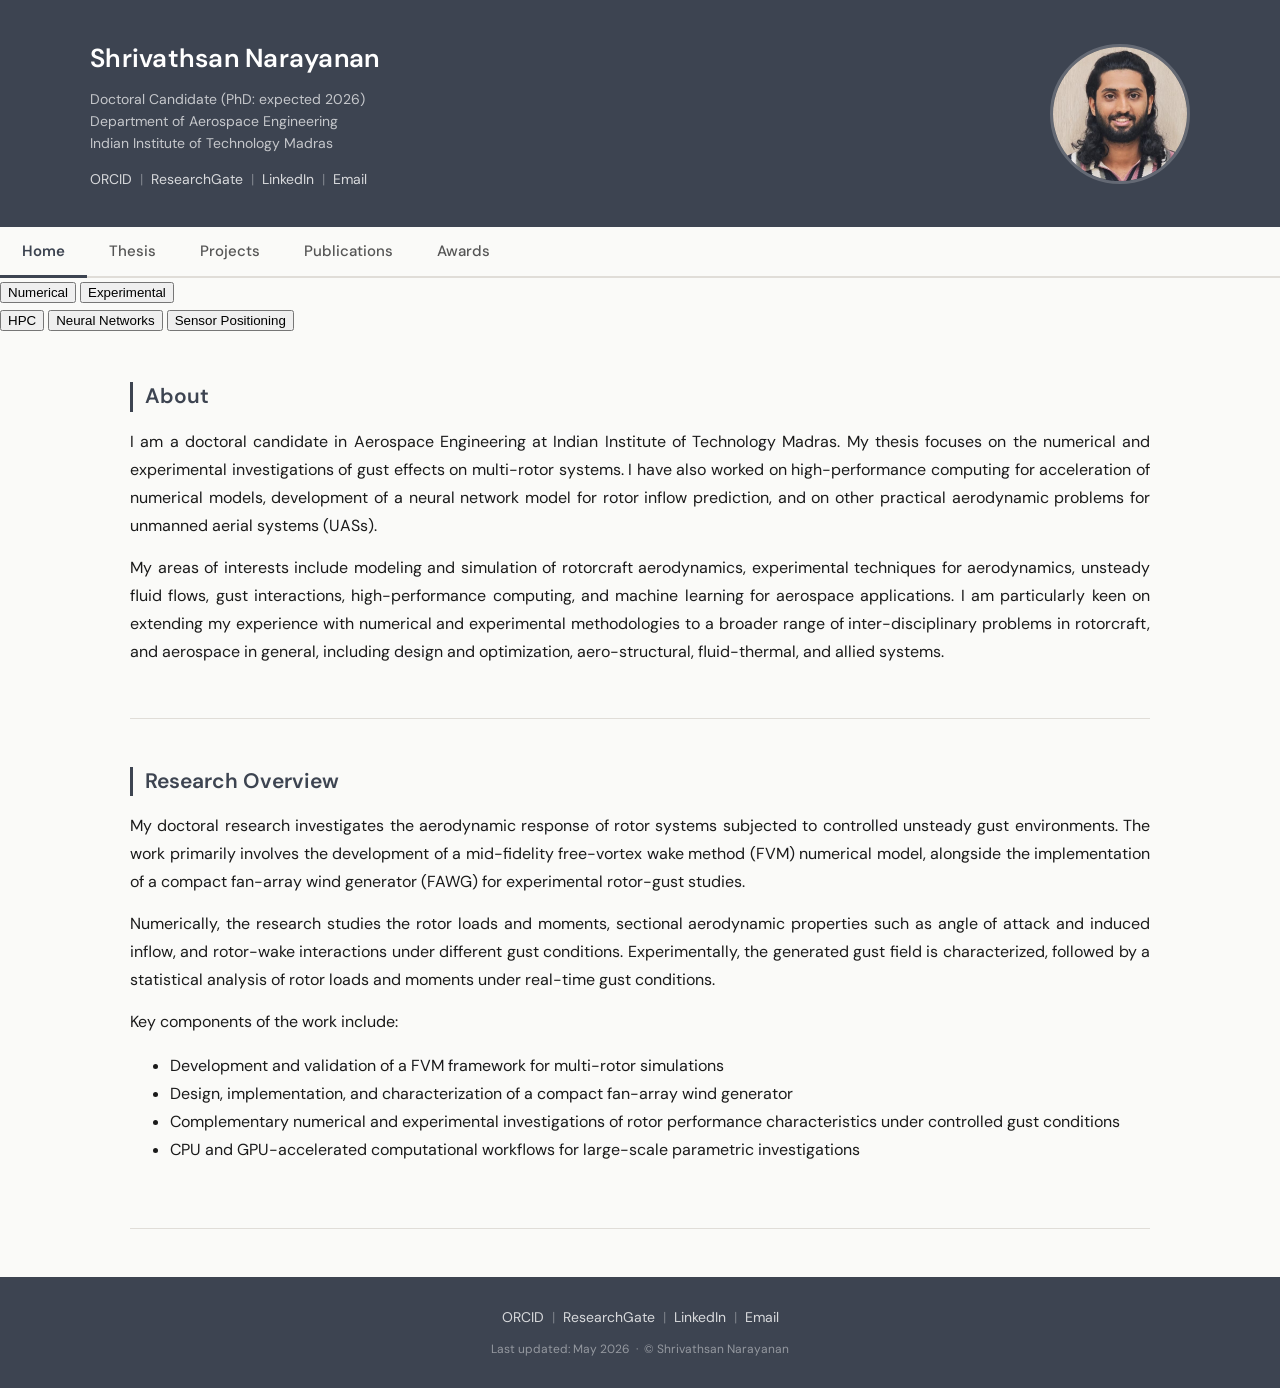
==== commit 6a13d2bd: "Adding sensor positioning project" ====
--- a/index.html
+++ b/index.html
@@ -59,16 +59,18 @@
 <div class="subnav" id="subnav-Projects">
     <button class="sublink active" onclick="openSubTab(event, 'Projects', 'HPC')">HPC</button>
     <button class="sublink" onclick="openSubTab(event, 'Projects', 'NeuralNetworks')">Neural Networks</button>
+    <button class="sublink" onclick="openSubTab(event, 'Projects', 'SensorPositioning')">Sensor Positioning</button>
 </div>
 
 <div class="content">
-    <div id="Home"           class="tabcontent"></div>
-    <div id="Numerical"      class="tabcontent"></div>
-    <div id="Experimental"   class="tabcontent"></div>
-    <div id="HPC"            class="tabcontent"></div>
-    <div id="NeuralNetworks" class="tabcontent"></div>
-    <div id="Publications"   class="tabcontent"></div>
-    <div id="Awards"         class="tabcontent"></div>
+    <div id="Home"              class="tabcontent"></div>
+    <div id="Numerical"         class="tabcontent"></div>
+    <div id="Experimental"      class="tabcontent"></div>
+    <div id="HPC"               class="tabcontent"></div>
+    <div id="NeuralNetworks"    class="tabcontent"></div>
+    <div id="SensorPositioning" class="tabcontent"></div>
+    <div id="Publications"      class="tabcontent"></div>
+    <div id="Awards"            class="tabcontent"></div>
 </div>
 
 <footer class="footer">
@@ -110,6 +112,7 @@
     Experimental:   "2b_experimental.html",
     HPC:            "3a_hpc.html",
     NeuralNetworks: "3b_nn.html",
+    SensorPositioning: "3c_sensor.html",
     Publications:   "4_publications.html",
     Awards:         "5_awards.html"
 };
